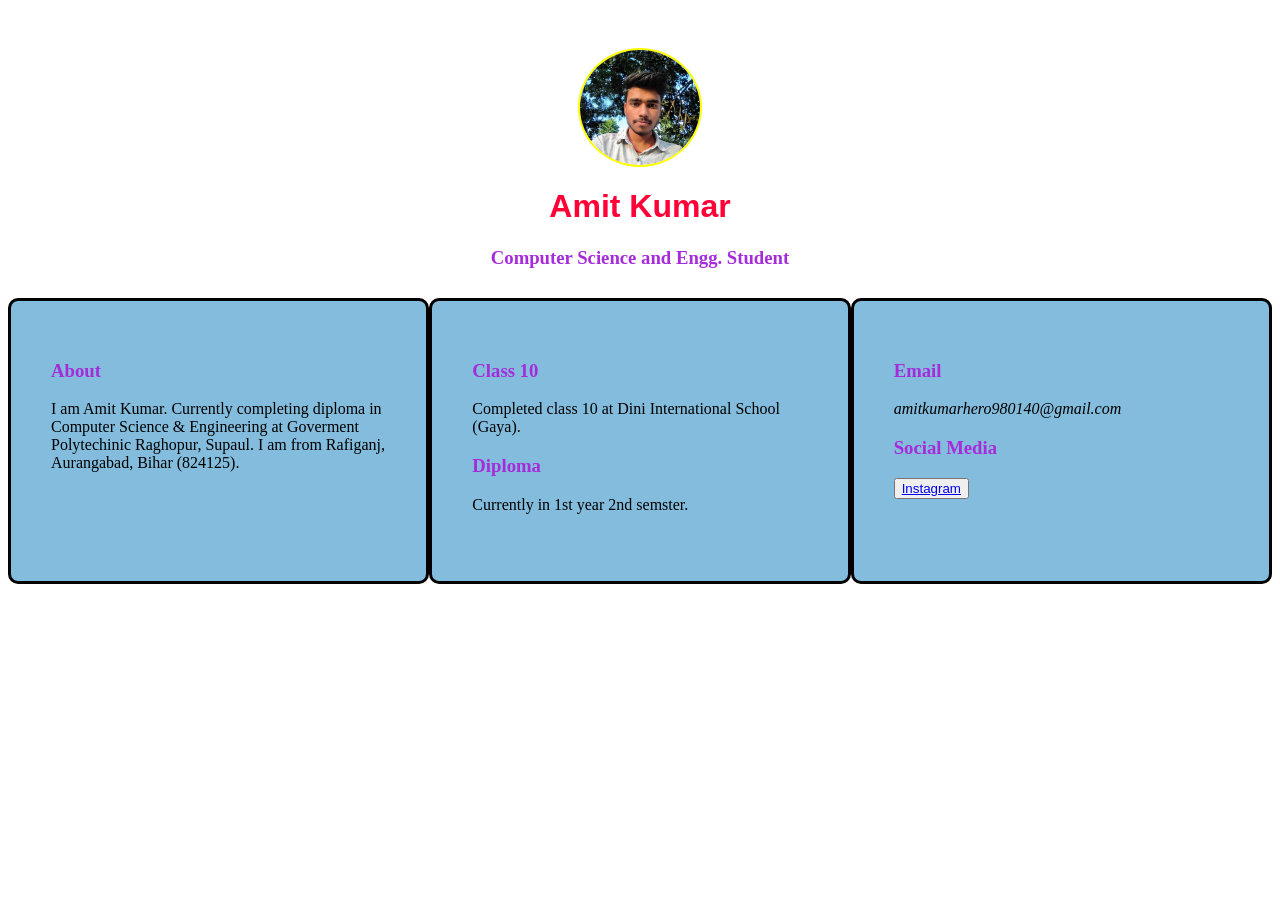
==== index.html @ 8d1508a1 "Rename introduction.html to index.html" ====
<!DOCTYPE html>
<html lang="en-US">
    <head>	
	<title>Resume</title>
	
	<link rel="stylesheet" href="style.css">
	</head>
	
	<body>
		<div class="my-box">
		<div class="profile-image">
		<img src="Amit Kumar.jpg" class="centered-image" alt="profile">
		</div>
		<div class="personal-details">
		<h1>Amit Kumar</h1>
			
		<h3>Computer Science and Engg. Student</h3>
	
		</div>
		</div>
		<div class="other-details">
          <section class="about">
			  <h3>About</h3>
			  <p>I am Amit Kumar. Currently completing diploma in Computer Science & Engineering at Goverment Polytechinic Raghopur, Supaul. I am from Rafiganj, Aurangabad, Bihar (824125).</p>
  
          </section>

         <section class="education">
			 <h3>Class 10</h3>
			 <p>Completed class 10 at Dini International School (Gaya).</p>
			 <h3>Diploma</h3>
			 <p>Currently in 1st year 2nd semster.</p>
    
         </section>
         <section class="contact">
			 <h3>Email</h3>
			 <address><p>amitkumarhero980140@gmail.com</p></address>
			 <h3>Social Media</h3>
			 <button><a href="https://www.instagram.com/amitt_kumar_7?igsh=MWl6czRhaGxpZGwzMg==">Instagram</a></button>
         
         
         </section>
      </div>

		
		
		
    </body>
</html>
---- style.css ----
.centered-image {
  width: 120px;
  height: 115px;
  border-radius: 50%;
  border: 2px solid yellow;
  
  
}  
.my-box {
  width: 350px;
  height: 200px;
  text-align: center;
  padding: 40px;
  margin: 5px auto;
  
 }
 .profile-image { 
  display: flex;          
  flex-direction: row; 
  align-items: center;     
  justify-content: center;
  padding: 0px;
 }


 
h1 {
  color: #FF0037;
  font-family: Sans-serif;
 
}
h3 {
  color: #A62BDA;
  font-family: Cursive;
}

.other-details {
  display: flex; 
 
  


.about, .education, .contact {
  
  width: 350px;
  height: 200px;
  background-color: #83BCDC;
  border: 3px solid black;
  border-radius: 10px;
  padding: 40px;
  margin: 5px auto;
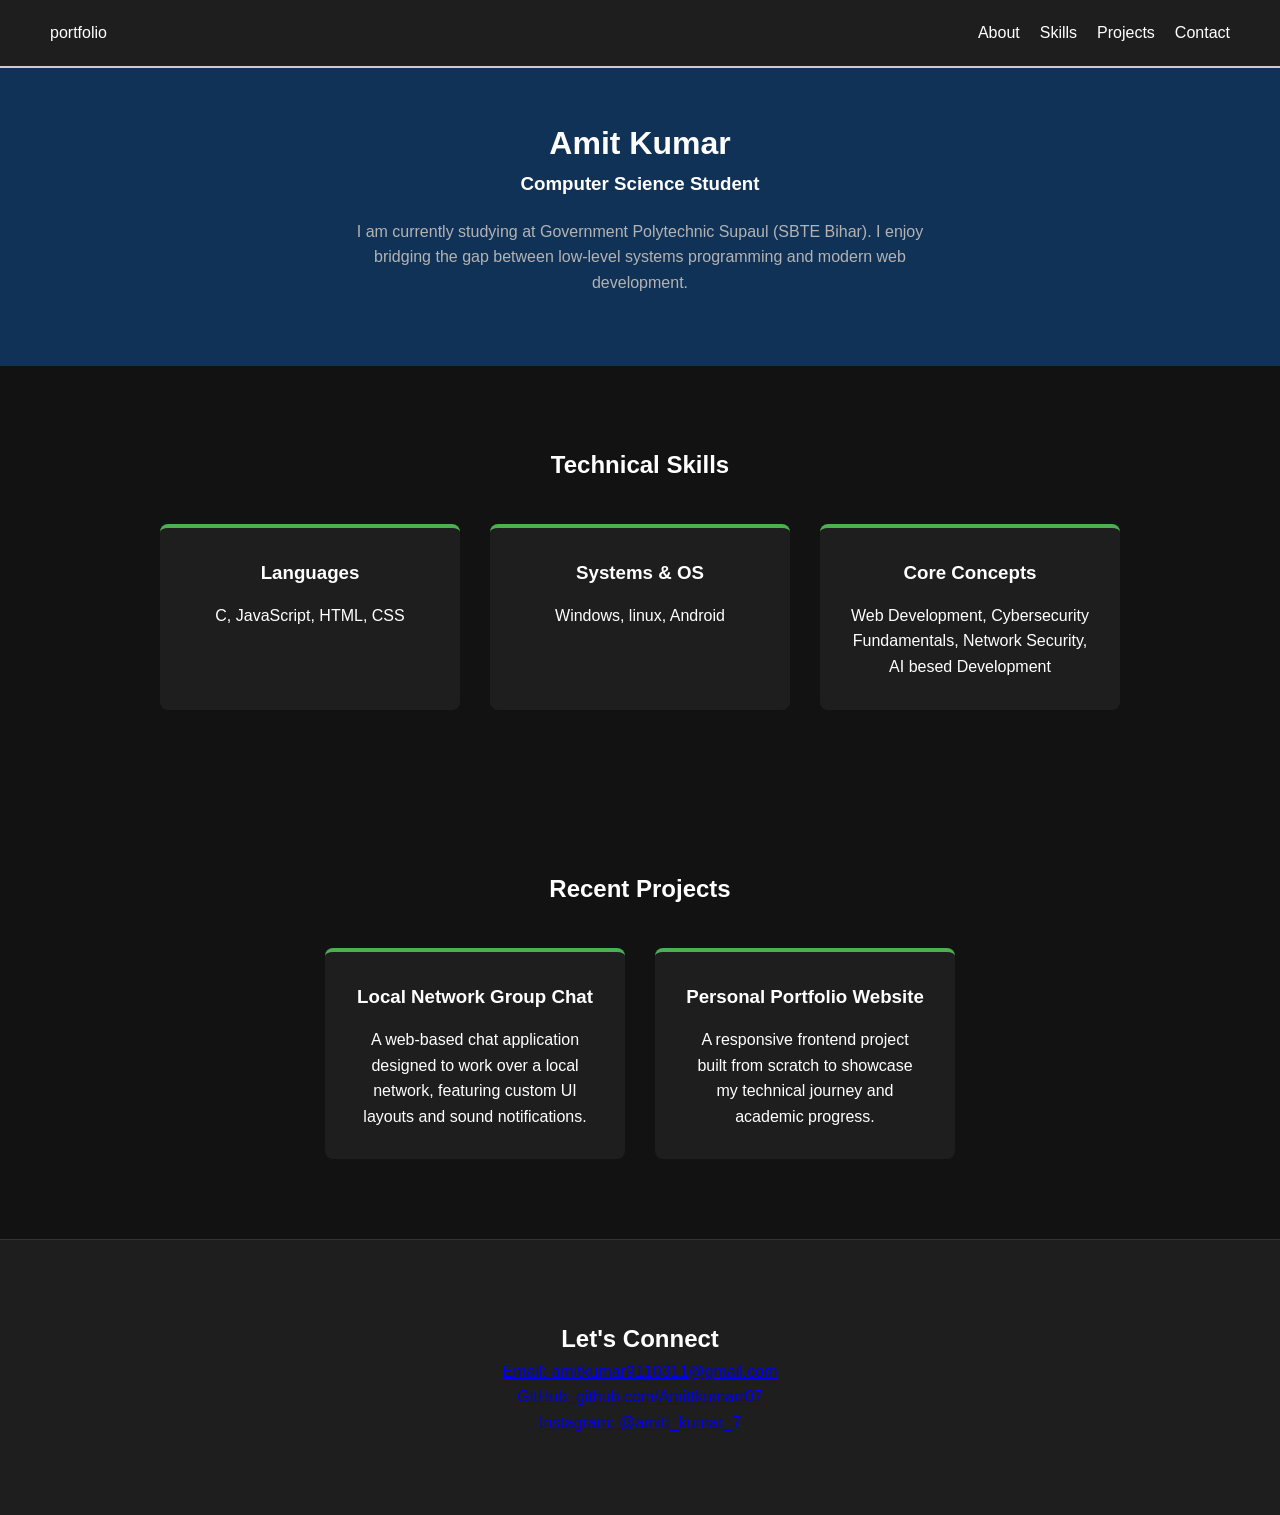
==== commit ec6f3d0d: "Add files via upload" ====
--- a/index.html
+++ b/index.html
@@ -1,49 +1,68 @@
 <!DOCTYPE html>
-<html lang="en-US">
-    <head>	
-	<title>Resume</title>
-	
-	<link rel="stylesheet" href="style.css">
-	</head>
-	
-	<body>
-		<div class="my-box">
-		<div class="profile-image">
-		<img src="Amit Kumar.jpg" class="centered-image" alt="profile">
-		</div>
-		<div class="personal-details">
+<html lang="en">
+<head>
+    <meta charset="UTF-8">
+    <meta name="viewport" content="width=device-width, initial-scale=1.0">
+    <title>Amit's portfolio</title>
+    <link rel="stylesheet" href="style.css">
+</head>
+<body>
+    <nav>
+        <div class="logo">portfolio</div>
+        </div>
+        <ul class="nav-links">
+            <li><a href="#about">About</a></li>
+            <li><a href="#skills">Skills</a></li>
+            <li><a href="#projects">Projects</a></li>
+            <li><a href="#contact">Contact</a></li>
+        </ul>
+    </nav>
+
+    <header id="about">
 		<h1>Amit Kumar</h1>
-			
-		<h3>Computer Science and Engg. Student</h3>
-	
-		</div>
-		</div>
-		<div class="other-details">
-          <section class="about">
-			  <h3>About</h3>
-			  <p>I am Amit Kumar. Currently completing diploma in Computer Science & Engineering at Goverment Polytechinic Raghopur, Supaul. I am from Rafiganj, Aurangabad, Bihar (824125).</p>
-  
-          </section>
+        <h3>Computer Science Student</h3>
+        <p>I am currently studying at Government Polytechnic Supaul (SBTE Bihar). I enjoy bridging the gap between low-level systems programming and modern web development.</p>
+    </header>
 
-         <section class="education">
-			 <h3>Class 10</h3>
-			 <p>Completed class 10 at Dini International School (Gaya).</p>
-			 <h3>Diploma</h3>
-			 <p>Currently in 1st year 2nd semster.</p>
-    
-         </section>
-         <section class="contact">
-			 <h3>Email</h3>
-			 <address><p>amitkumarhero980140@gmail.com</p></address>
-			 <h3>Social Media</h3>
-			 <button><a href="https://www.instagram.com/amitt_kumar_7?igsh=MWl6czRhaGxpZGwzMg==">Instagram</a></button>
-         
-         
-         </section>
-      </div>
+    <section id="skills">
+        <h2>Technical Skills</h2>
+        <div class="skills-grid">
+            <div class="skill-card">
+                <h3>Languages</h3>
+                <p>C, JavaScript, HTML, CSS</p>
+            </div>
+            <div class="skill-card">
+                <h3>Systems & OS</h3>
+                <p>Windows, linux, Android</p>
+            </div>
+            <div class="skill-card">
+                <h3>Core Concepts</h3>
+                <p>Web Development, Cybersecurity Fundamentals, Network Security, AI besed Development</p>
+            </div>
+        </div>
+    </section>
 
-		
-		
-		
-    </body>
-</html>    		
+    <section id="projects">
+        <h2>Recent Projects</h2>
+        <div class="project-list">
+            <div class="project">
+                <h3>Local Network Group Chat</h3>
+                <p>A web-based chat application designed to work over a local network, featuring custom UI layouts and sound notifications.</p>
+            </div>
+            <div class="project">
+                <h3>Personal Portfolio Website</h3>
+                <p>A responsive frontend project built from scratch to showcase my technical journey and academic progress.</p>
+            </div>
+        </div>
+    </section>
+
+    <footer id="contact">
+        <h2>Let's Connect</h2>
+        <p><a href="mailto:amitkumar9110311@gmail.com">Email: amitkumar9110311@gmail.com</a></p>
+        <p><a href="https://github.com/Amittkumarr07">GitHub: github.com/Amittkumarr07</a></p>
+        <p><a href="https://www.instagram.com/amitt_kumar_7">Instagram: @amitt_kumar_7</a></p>
+    </footer>
+
+    <script src="script.js"></script>
+</body>
+</html>
--- a/style.css
+++ b/style.css
@@ -1,53 +1,88 @@
-.centered-image {
-  width: 120px;
-  height: 115px;
-  border-radius: 50%;
-  border: 2px solid yellow;
-  
-  
-}  
-.my-box {
-  width: 350px;
-  height: 200px;
-  text-align: center;
-  padding: 40px;
-  margin: 5px auto;
-  
- }
- .profile-image { 
-  display: flex;          
-  flex-direction: row; 
-  align-items: center;     
-  justify-content: center;
-  padding: 0px;
- }
-
-
- 
-h1 {
-  color: #FF0037;
-  font-family: Sans-serif;
- 
-}
-h3 {
-  color: #A62BDA;
-  font-family: Cursive;
+* {
+    margin: 0;
+    padding: 0;
+    box-sizing: border-box;
+    font-family: 'Segoe UI', Tahoma, Geneva, Verdana, sans-serif;
 }
 
-.other-details {
-  display: flex; 
- 
-  
+body {
+    background-color: #121212;
+    color: #ffffff;
+    line-height: 1.6;
+}
 
+nav {
+    display: flex;
+    justify-content: space-between;
+    align-items: center;
+    padding: 20px 50px;
+    background-color: #1e1e1e;
+    position: sticky;
+    top: 0;
+}
 
-.about, .education, .contact {
-  
-  width: 350px;
-  height: 200px;
-  background-color: #83BCDC;
-  border: 3px solid black;
-  border-radius: 10px;
-  padding: 40px;
-  margin: 5px auto;
+.nav-links {
+    list-style: none;
+    display: flex;
+    gap: 20px;
+}
 
+.nav-links a {
+    color: #ffffff;
+    text-decoration: none;
+    transition: color 0.3s ease;
+}
 
+.nav-links a:hover {
+    color: #4CAF50;
+}
+
+header, section, footer {
+    padding: 80px 50px;
+    text-align: center;
+}
+#about {
+    background-color: #113257;
+    padding: 50px 20px;       
+    text-align: center;                 
+    border-top: 2px solid #ccc; 
+}
+
+header p {
+    max-width: 600px;
+    margin: 20px auto;
+    color: #b3b3b3;
+}
+
+.skills-grid {
+    display: flex;
+    justify-content: center;
+    gap: 30px;
+    margin-top: 40px;
+    flex-wrap: wrap;
+}
+
+.skill-card, .project {
+    background-color: #1e1e1e;
+    padding: 30px;
+    border-radius: 8px;
+    width: 300px;
+    border-top: 4px solid #4CAF50;
+}
+
+.project-list {
+    display: flex;
+    justify-content: center;
+    gap: 30px;
+    margin-top: 40px;
+    flex-wrap: wrap;
+}
+
+.project h3, .skill-card h3 {
+    margin-bottom: 15px;
+}
+
+footer {
+    background-color: #1e1e1e;
+    border-top: 1px solid #333;
+}
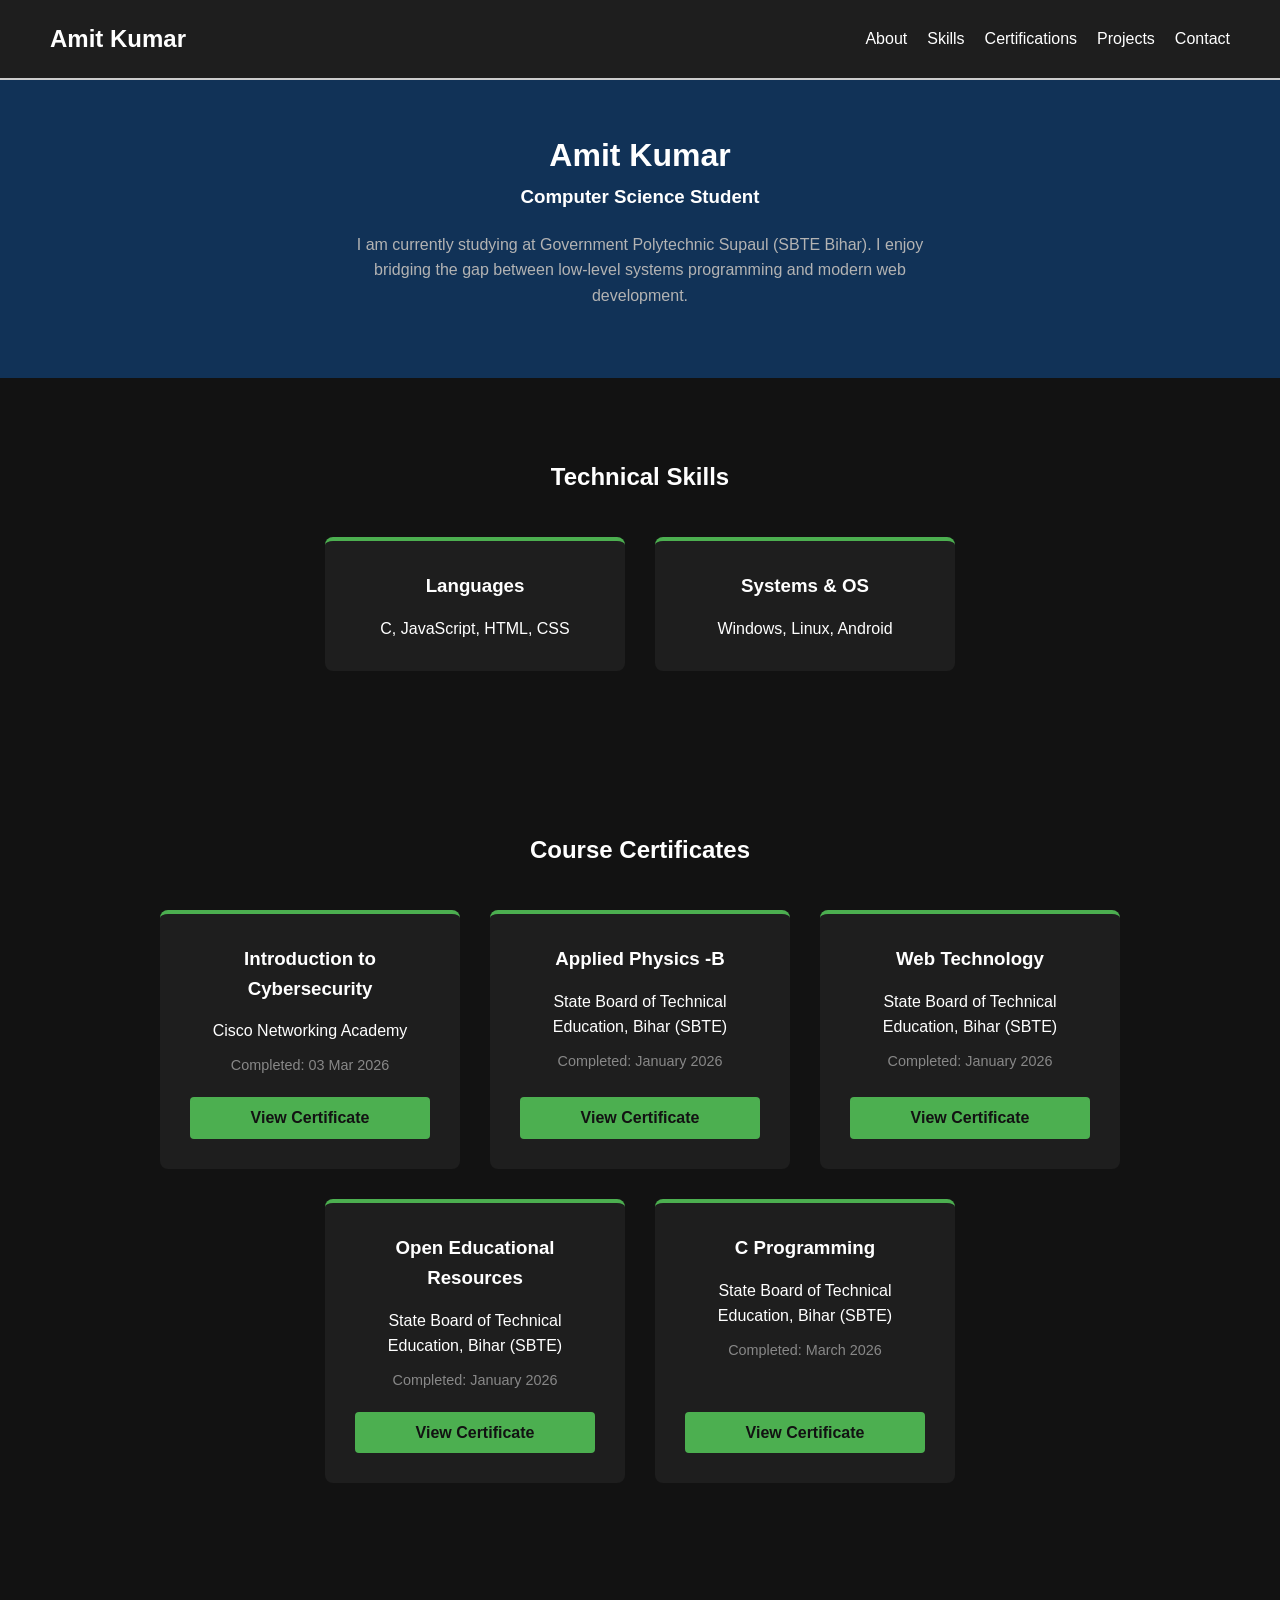
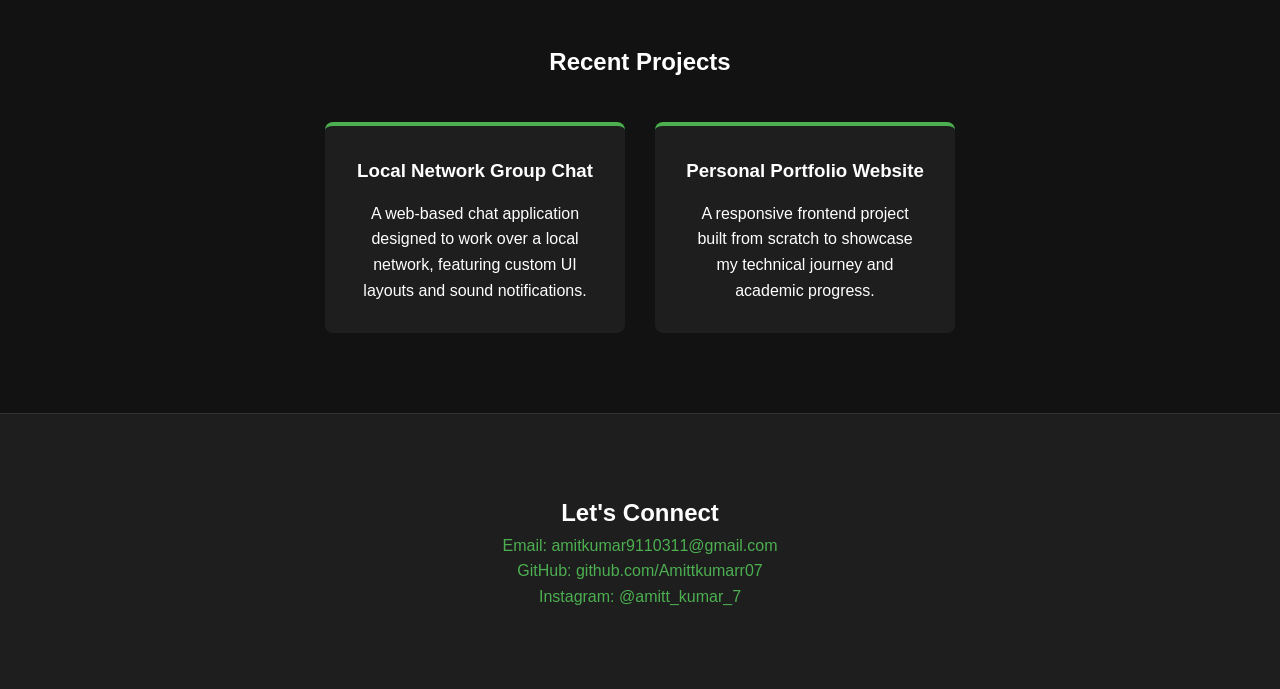
==== commit 2973a2d9: "Add files via upload" ====
--- a/index.html
+++ b/index.html
@@ -3,23 +3,24 @@
 <head>
     <meta charset="UTF-8">
     <meta name="viewport" content="width=device-width, initial-scale=1.0">
-    <title>Amit's portfolio</title>
+    <title>Amit's Portfolio</title>
     <link rel="stylesheet" href="style.css">
 </head>
 <body>
-    <nav>
-        <div class="logo">portfolio</div>
-        </div>
-        <ul class="nav-links">
+    <nav class="navbar">
+        <a href="#about" class="logo">Amit Kumar</a>
+        <button class="menu-toggle" id="mobile-menu">&#9776;</button>
+        <ul class="nav-links" id="nav-links">
             <li><a href="#about">About</a></li>
             <li><a href="#skills">Skills</a></li>
+            <li><a href="#certifications">Certifications</a></li>
             <li><a href="#projects">Projects</a></li>
             <li><a href="#contact">Contact</a></li>
         </ul>
     </nav>
 
     <header id="about">
-		<h1>Amit Kumar</h1>
+        <h1>Amit Kumar</h1>
         <h3>Computer Science Student</h3>
         <p>I am currently studying at Government Polytechnic Supaul (SBTE Bihar). I enjoy bridging the gap between low-level systems programming and modern web development.</p>
     </header>
@@ -33,11 +34,43 @@
             </div>
             <div class="skill-card">
                 <h3>Systems & OS</h3>
-                <p>Windows, linux, Android</p>
+                <p>Windows, Linux, Android</p>
+            </div>
+        </div>
+    </section>
+
+   <section id="certifications">
+        <h2>Course Certificates</h2>
+        <div class="skills-grid">
+            <div class="skill-card">
+                <h3>Introduction to Cybersecurity</h3>
+                <p>Cisco Networking Academy</p>
+                <p class="cert-date">Completed: 03 Mar 2026</p>
+                <a href="cybersecurity-certificate.pdf" target="_blank" class="view-btn">View Certificate</a>
             </div>
             <div class="skill-card">
-                <h3>Core Concepts</h3>
-                <p>Web Development, Cybersecurity Fundamentals, Network Security, AI besed Development</p>
+                <h3>Applied Physics -B</h3>
+                <p>State Board of Technical Education, Bihar (SBTE)</p>
+                <p class="cert-date">Completed: January 2026</p>
+                <a href="physics-certificate.pdf" target="_blank" class="view-btn">View Certificate</a>
+            </div>
+            <div class="skill-card">
+                <h3>Web Technology</h3>
+                <p>State Board of Technical Education, Bihar (SBTE)</p>
+                <p class="cert-date">Completed: January 2026</p>
+                <a href="webtechnology-certificate.pdf" target="_blank" class="view-btn">View Certificate</a>
+            </div>
+             <div class="skill-card">
+                <h3>Open Educational Resources</h3>
+                <p>State Board of Technical Education, Bihar (SBTE)</p>
+                <p class="cert-date">Completed: January 2026</p>
+                <a href="educational_resource-certificate.pdf" target="_blank" class="view-btn">View Certificate</a>
+            </div>
+            <div class="skill-card">
+                <h3>C Programming</h3>
+                <p>State Board of Technical Education, Bihar (SBTE)</p>
+                <p class="cert-date">Completed: March 2026</p>
+                <a href="c-programming-certificate.pdf" target="_blank" class="view-btn">View Certificate</a>
             </div>
         </div>
     </section>
@@ -58,9 +91,9 @@
 
     <footer id="contact">
         <h2>Let's Connect</h2>
-        <p><a href="mailto:amitkumar9110311@gmail.com">Email: amitkumar9110311@gmail.com</a></p>
-        <p><a href="https://github.com/Amittkumarr07">GitHub: github.com/Amittkumarr07</a></p>
-        <p><a href="https://www.instagram.com/amitt_kumar_7">Instagram: @amitt_kumar_7</a></p>
+        <p><a href="mailto:amitkumar9110311@gmail.com" class="footer-link">Email: amitkumar9110311@gmail.com</a></p>
+        <p><a href="https://github.com/Amittkumarr07" class="footer-link">GitHub: github.com/Amittkumarr07</a></p>
+        <p><a href="https://www.instagram.com/amitt_kumar_7" class="footer-link">Instagram: @amitt_kumar_7</a></p>
     </footer>
 
     <script src="script.js"></script>
--- a/style.css
+++ b/style.css
@@ -11,7 +11,8 @@
     line-height: 1.6;
 }
 
-nav {
+/* Navigation Bar */
+.navbar {
     display: flex;
     justify-content: space-between;
     align-items: center;
@@ -19,6 +20,14 @@
     background-color: #1e1e1e;
     position: sticky;
     top: 0;
+    z-index: 1000;
+}
+
+.logo {
+    color: #ffffff;
+    text-decoration: none;
+    font-size: 1.5rem;
+    font-weight: bold;
 }
 
 .nav-links {
@@ -37,14 +46,24 @@
     color: #4CAF50;
 }
 
+.menu-toggle {
+    display: none;
+    font-size: 28px;
+    background: transparent;
+    border: none;
+    color: white;
+    cursor: pointer;
+}
+
+/* Sections and Headers */
 header, section, footer {
     padding: 80px 50px;
     text-align: center;
 }
+
 #about {
     background-color: #113257;
-    padding: 50px 20px;       
-    text-align: center;                 
+    padding: 50px 20px;        
     border-top: 2px solid #ccc; 
 }
 
@@ -54,7 +73,8 @@
     color: #b3b3b3;
 }
 
-.skills-grid {
+/* Grid Layouts */
+.skills-grid, .project-list {
     display: flex;
     justify-content: center;
     gap: 30px;
@@ -68,21 +88,93 @@
     border-radius: 8px;
     width: 300px;
     border-top: 4px solid #4CAF50;
-}
-
-.project-list {
     display: flex;
-    justify-content: center;
-    gap: 30px;
-    margin-top: 40px;
-    flex-wrap: wrap;
+    flex-direction: column;
+    justify-content: space-between;
 }
 
 .project h3, .skill-card h3 {
     margin-bottom: 15px;
 }
 
+.cert-date {
+    color: #888;
+    margin-top: 10px;
+    margin-bottom: 20px;
+    font-size: 0.9em;
+}
+
+/* Buttons and Links */
+.view-btn {
+    display: inline-block;
+    padding: 8px 16px;
+    background-color: #4CAF50;
+    color: #121212;
+    text-decoration: none;
+    border-radius: 4px;
+    font-weight: bold;
+    transition: background-color 0.3s ease, transform 0.2s ease;
+    margin-top: auto; /* Pushes button to bottom of card */
+}
+
+.view-btn:hover {
+    background-color: #45a049;
+    transform: translateY(-2px);
+}
+
+.footer-link {
+    color: #4CAF50;
+    text-decoration: none;
+}
+
 footer {
     background-color: #1e1e1e;
     border-top: 1px solid #333;
 }
+
+/* Mobile Responsive Logic */
+/* Mobile Responsive Logic */
+@media screen and (max-width: 768px) {
+    .menu-toggle {
+        display: block;
+        z-index: 2000; /* Keeps the button visible above the menu */
+    }
+
+    .nav-links {
+        display: flex;
+        flex-direction: column;
+        justify-content: flex-start;
+        align-items: center;
+        position: fixed; /* Detaches it from the document flow */
+        top: 0;
+        right: -100%; /* Hides the menu completely off-screen to the right */
+        width: 250px; /* Width of the side drawer */
+        height: 100vh; /* Takes up the full height of the screen */
+        background-color: #1e1e1e;
+        padding-top: 100px; /* Pushes links down so the button doesn't cover them */
+        transition: right 0.4s ease; /* Creates the smooth sliding animation */
+        box-shadow: -5px 0 15px rgba(0, 0, 0, 0.5); /* Adds a shadow for depth */
+        z-index: 1000;
+    }
+
+    /* The JavaScript click adds this class, pulling the menu on-screen */
+    .nav-links.active {
+        right: 0; 
+    }
+
+    .nav-links li {
+        width: 100%;
+        text-align: center;
+        margin: 15px 0;
+    }
+
+    .nav-links a {
+        display: block;
+        font-size: 1.2rem;
+        padding: 10px;
+    }
+
+    header, section, footer {
+        padding: 50px 20px;
+    }
+}
